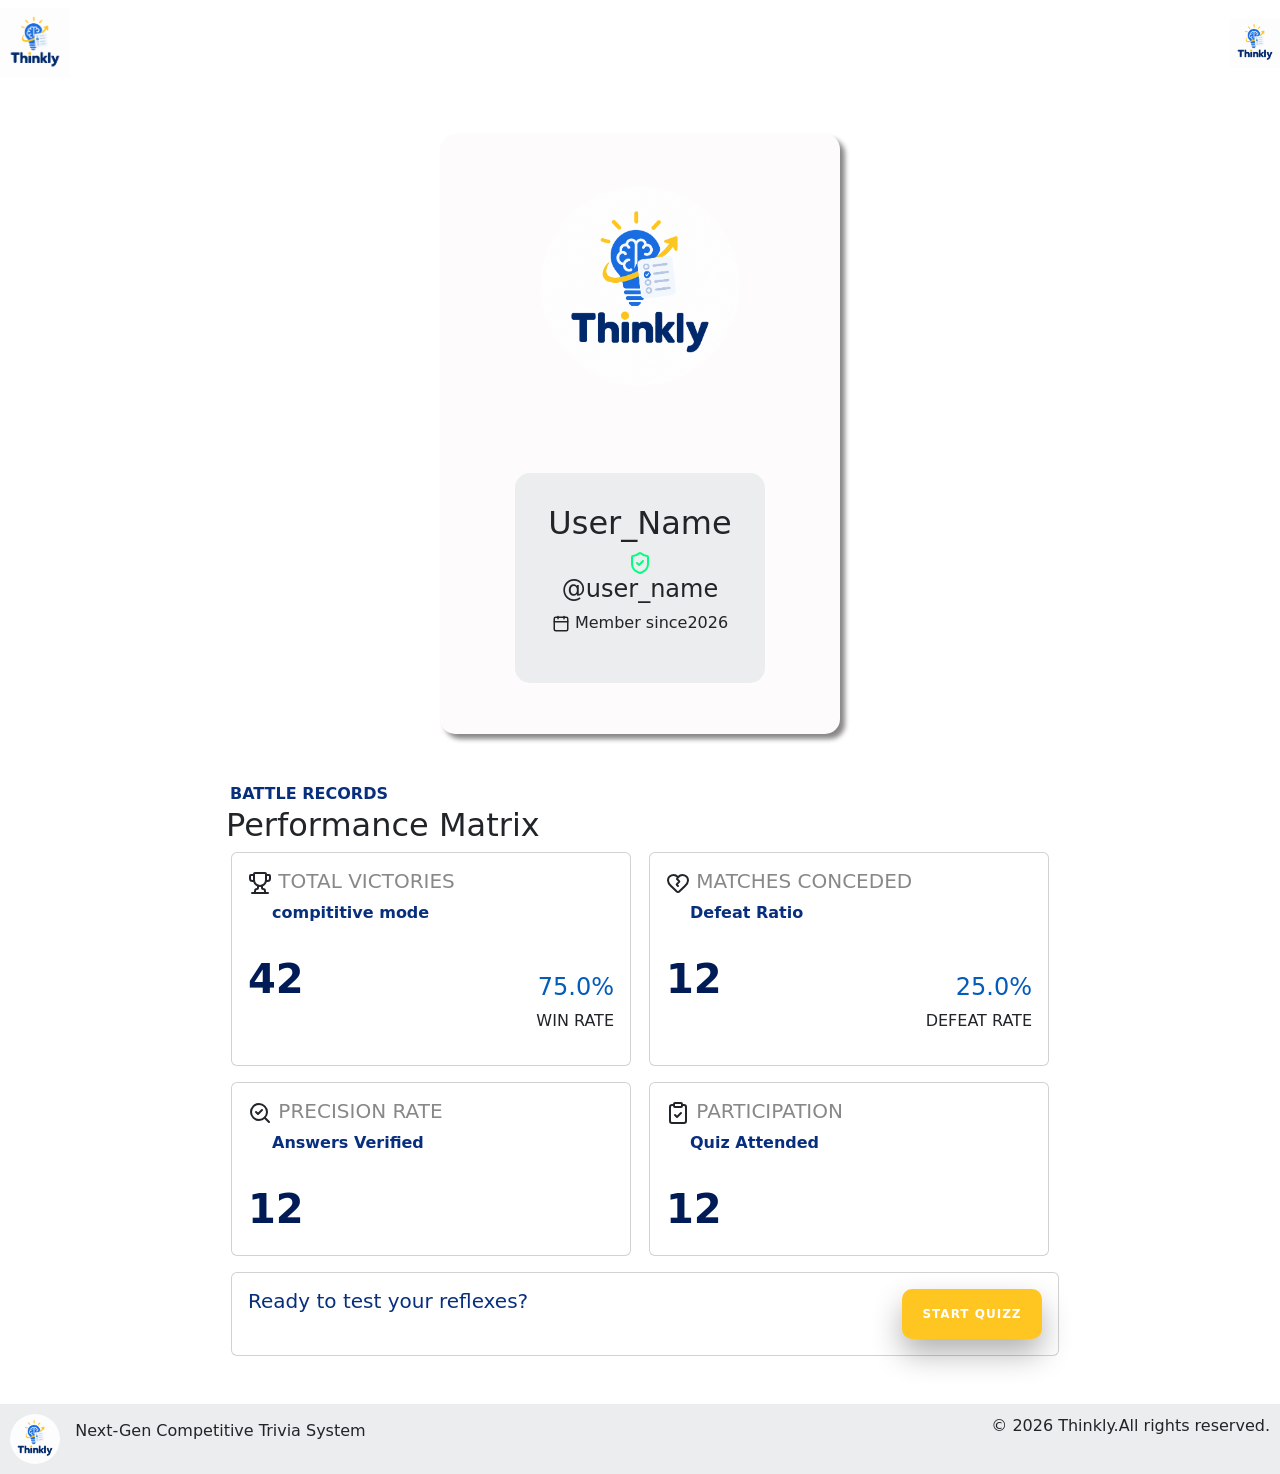
==== pages/index.html @ e063afb9 "hover overline" ====
<!DOCTYPE html>
<html lang="en">

<head>
    <meta charset="UTF-8">
    <meta name="viewport" content="width=device-width, initial-scale=1.0">
    <title>Dashboard</title>
    <!-- Bootstrap -->
    <link href="https://cdn.jsdelivr.net/npm/bootstrap@5.3.8/dist/css/bootstrap.min.css" rel="stylesheet"
        integrity="sha384-sRIl4kxILFvY47J16cr9ZwB07vP4J8+LH7qKQnuqkuIAvNWLzeN8tE5YBujZqJLB" crossorigin="anonymous">
    <script src="https://cdn.jsdelivr.net/npm/bootstrap@5.3.8/dist/js/bootstrap.bundle.min.js"
        integrity="sha384-FKyoEForCGlyvwx9Hj09JcYn3nv7wiPVlz7YYwJrWVcXK/BmnVDxM+D2scQbITxI"
        crossorigin="anonymous"></script>

    <!-- bootstrap -->
    <link rel="stylesheet" href="/css/style.css">
</head>

<body>
    <nav class="">
        <div class="navbar">
            <div class="logo">
                <img src="/assets/img/thinkly_logo.png" width="70px" height="70px" alt="thinkly">
            </div>

            <div class="user_account">
                <img src="/assets/img/thinkly_logo.png" class="" width="50px" height="50px" alt="user">
            </div>
        </div>
    </nav>


    <br><br>


    <section class="d-flex justify-content-evenly flex-wrap gap-5">

        <div class="user_profile">
            <div>
                <div class="profile_pic">
                    <img src="/assets/img/thinkly_logo.png" alt="user">
                </div>
            </div>

            <div class="user_since">
                <span>
                    <h2>User_Name</h2>
                </span>
                <span>
                    <svg xmlns="http://www.w3.org/2000/svg" width="24" height="24" viewBox="0 0 24 24" fill="none"
                        stroke="#00ff80" stroke-width="2" stroke-linecap="round" stroke-linejoin="round"
                        class="lucide lucide-shield-check">
                        <path
                            d="M20 13c0 5-3.5 7.5-7.66 8.95a1 1 0 0 1-.67-.01C7.5 20.5 4 18 4 13V6a1 1 0 0 1 1-1c2 0 4.5-1.2 6.24-2.72a1.17 1.17 0 0 1 1.52 0C14.51 3.81 17 5 19 5a1 1 0 0 1 1 1z" />
                        <path d="m9 12 2 2 4-4" />
                    </svg>
                </span>
                <span>
                    <h4>@user_name</h4>
                </span>
                <div class="user_year">
                    <span>
                        <svg xmlns="http://www.w3.org/2000/svg" width="18" height="18" viewBox="0 0 24 24" fill="none"
                            stroke="currentColor" stroke-width="2" stroke-linecap="round" stroke-linejoin="round"
                            class="lucide lucide-calendar">
                            <path d="M8 2v3" />
                            <path d="M16 2v3" />
                            <rect x="3" y="3" width="18" height="18" rx="2" />
                            <path d="M3 9h18" />
                        </svg>
                    </span>
                    &nbsp;
                    <span>
                        <p>Member since<span>2026</span></p>
                    </span>
                </div>
            </div>
        </div>

        <main>
            <div>
                <p class="records">BATTLE RECORDS</p>
                <h2 class="matrix">Performance Matrix</h2>
            </div>
            <div class="d-flex flex-wrap justify-content-center gap-2">
                <div class="card">
                    <div class="card-body">
                        <div class="card-title d-flex">
                            <h5 class=""><svg xmlns="http://www.w3.org/2000/svg" width="24" height="24"
                                    viewBox="0 0 24 24" fill="none" stroke="currentColor" stroke-width="2"
                                    stroke-linecap="round" stroke-linejoin="round" class="lucide lucide-trophy">
                                    <path d="M10 14.66V17a1 1 0 0 1-1 1 2 2 0 0 0-2 2v2" />
                                    <path d="M14 14.66V17a1 1 0 0 0 1 1 2 2 0 0 1 2 2v2" />
                                    <path d="M17.916 10H19.5A2.5 2.5 0 0 0 22 7.5V5a1 1 0 0 0-1-1h-3" />
                                    <path d="M4 22h16" />
                                    <path d="M6 9a6 6 0 0 0 12 0V3a1 1 0 0 0-1-1H7a1 1 0 0 0-1 1z" />
                                    <path d="M6.084 10H4.5A2.5 2.5 0 0 1 2 7.5V5a1 1 0 0 1 1-1h3" />
                                </svg>
                            </h5>
                            <div class="victories">
                                <h5>&nbsp;TOTAL VICTORIES</h5>
                                <p>compititive mode</p>
                            </div>
                        </div>
                        <div class="d-flex justify-content-between align-items-end">
                            <span class="card-text vic-num">42</span>
                            <h4 href="#" class="rate">75.0% <br>
                            </h4>
                        </div>
                        <p class="text-end">WIN RATE</p>
                    </div>
                </div>

                <div class="card">
                    <div class="card-body">
                        <div class="card-title d-flex">
                            <h5 class="">
                                <svg xmlns="http://www.w3.org/2000/svg" width="24" height="24" viewBox="0 0 24 24"
                                    fill="none" stroke="currentColor" stroke-width="2" stroke-linecap="round"
                                    stroke-linejoin="round" class="lucide lucide-heart-crack">
                                    <path
                                        d="M12.409 5.824c-.702.792-1.15 1.496-1.415 2.166l2.153 2.156a.5.5 0 0 1 0 .707l-2.293 2.293a.5.5 0 0 0 0 .707L12 15" />
                                    <path
                                        d="M13.508 20.313a2 2 0 0 1-3 .019L5 15c-1.5-1.5-3-3.2-3-5.5a5.5 5.5 0 0 1 9.591-3.677.6.6 0 0 0 .818.001A5.5 5.5 0 0 1 22 9.5c0 2.29-1.5 4-3 5.5z" />
                                </svg>
                            </h5>
                            <div class="victories">
                                <h5>&nbsp;MATCHES CONCEDED</h5>
                                <p>Defeat Ratio</p>
                            </div>
                        </div>
                        <div class="d-flex justify-content-between align-items-end">
                            <span class="card-text vic-num">12</span>
                            <h4 href="#" class="rate">25.0% <br>
                            </h4>
                        </div>
                        <p class="text-end">DEFEAT RATE</p>
                    </div>
                </div>
            </div>
            <div class="d-flex flex-wrap justify-content-center gap-2 mt-3">
                <div class="card">
                    <div class="card-body">
                        <div class="card-title d-flex">
                            <h5 class="">
                                <svg xmlns="http://www.w3.org/2000/svg" width="24" height="24" viewBox="0 0 24 24"
                                    fill="none" stroke="currentColor" stroke-width="2" stroke-linecap="round"
                                    stroke-linejoin="round" class="lucide lucide-search-check">
                                    <path d="m8 11 2 2 4-4" />
                                    <circle cx="11" cy="11" r="8" />
                                    <path d="m21 21-4.3-4.3" />
                                </svg>
                            </h5>
                            <div class="victories">
                                <h5>&nbsp;PRECISION RATE</h5>
                                <p>Answers Verified</p>
                            </div>
                        </div>
                        <div class="d-flex justify-content-between align-items-end">
                            <span class="card-text vic-num">12</span>
                        </div>
                    </div>
                </div>

                <div class="card">
                    <div class="card-body">
                        <div class="card-title d-flex">
                            <h5 class="">
                                <svg xmlns="http://www.w3.org/2000/svg" width="24" height="24" viewBox="0 0 24 24"
                                    fill="none" stroke="currentColor" stroke-width="2" stroke-linecap="round"
                                    stroke-linejoin="round" class="lucide lucide-clipboard-check">
                                    <rect width="8" height="4" x="8" y="2" rx="1" ry="1" />
                                    <path
                                        d="M16 4h2a2 2 0 0 1 2 2v14a2 2 0 0 1-2 2H6a2 2 0 0 1-2-2V6a2 2 0 0 1 2-2h2" />
                                    <path d="m9 14 2 2 4-4" />
                                </svg>
                            </h5>
                            <div class="victories">
                                <h5>&nbsp;PARTICIPATION</h5>
                                <p>Quiz Attended</p>
                            </div>
                        </div>
                        <div class="d-flex justify-content-between align-items-end">
                            <span class="card-text vic-num">12</span>
                        </div>
                    </div>
                </div>
            </div>

            <div class="start-container">
                <div class="card w-100 mt-3">
                    <div class="card-body d-flex justify-content-between">
                        <h5 class="card-title ready">Ready to test your reflexes?</h5>
                        <!-- From Uiverse.io -->
                         <a href="/pages/quiz.html" >
                             <button class="btn">
                                 <span class="btn-text-one">Start Quizz</span>
                                 <span class="btn-text-two ">Great!</span>
                             </button>
                         </a>
                    </div>
                </div>
            </div>
        </main>
    </section>
<br><br>

    <footer>
        <div class="footer-container d-flex flex-wrap justify-content-between">
            <div class="d-flex align-items-center">
                <div>
                    <img src="/assets/img/thinkly_logo.png" width="50px" height="50px" class="rounded-5" alt="logo">
                </div>
                <div>
                    <p>&nbsp; &nbsp;Next-Gen Competitive Trivia System</p>
                </div>
            </div>
            <div>
                <p>&copy; 2026 Thinkly.All rights reserved.</p>
            </div>
        </div>
    </footer>
</body>

</html>
---- css/style.css ----
:root {
    --main-color-: #082F7E;
    --white-: #fff;
    --black-: #000;
    --hover-: #1645a4;
    --das-card-: #EBEDEE;
    --das-card-2-: #FDFBFB;
    --verified-: #40ff00;
    --num-: #001B55;
    --num-2-: #045CBA;
    --grey-: #888888;
    --yellow-: #FFC520;
}

.navbar {
    display: flex;
    justify-content: space-between;
    align-items: center;
}

.user_account {
    height: 50px;
    width: 50px;
    border-radius: 100%;
}

section {
    margin: 0 5px;
}

.user_profile {
    width: 400px;
    max-width: 90%;
    height: 600px;
    padding: 0.5rem 1rem;
    background-color: var(--das-card-2-);
    border-radius: 15px;
    box-shadow: 5px 5px 5px #888888;
    display: flex;
    flex-direction: column;
    align-items: center;
    justify-content: space-around;
}

.records {
    color: var(--main-color-);
    font-weight: bold;
    margin: 0 4px;
}

.user_profile .profile_pic img {
    width: 200px;
    height: 200px;
    border-radius: 100%;
    display: flex;
    justify-content: center;
}

.user_since {
    width: 250px;
    max-width: 100%;
    height: 210px;
    background-color: var(--das-card-);
    box-shadow: 10px solid #000;
    display: flex;
    flex-direction: column;
    align-items: center;
    justify-content: center;
    border-radius: 15px;
}

.user_year {
    display: flex;
}

.card {
    width: 400px;
    max-width: 100%;
    margin: 0 5px;
}

.victories>p {
    color: var(--main-color-);
    font-weight: bold;
}

.victories>h5 {
    color: var(--grey-);
}

.vic-num {
    color: var(--num-);
    font-size: 2.5rem;
    font-weight: bold;
}

.rate {
    color: var(--num-2-);
}

.start-container .ready{
    color:var(--main-color-);
}
/* From Uiverse.io*/
.btn {
    width: 140px;
    height: 50px;
    background-color: var(--yellow-);
    color: #fff;
    border-radius: 10px;
    outline: none;
    cursor: pointer;
    position: relative;
    box-shadow: 0 15px 30px rgba(0, 0, 0, 0.3);
    overflow: hidden;
}

.btn span {
    font-size: 12px;
    text-transform: uppercase;
    letter-spacing: 1px;
    transition: top 0.5s;
}

.btn-text-one {
    position: absolute;
    width: 100%;
    top: 50%;
    left: 0;
    transform: translateY(-50%);
    font-weight: bold;
}

.btn-text-two {
    position: absolute;
    width: 100%;
    top: 150%;
    left: 0;
    transform: translateY(-50%);
    font-weight: bolder;
}

.btn:hover .btn-text-one {
    top: -100%;

}

.btn:hover .btn-text-two {
    top: 50%;
}

.footer-container{
    background-color: var(--das-card-);
    padding: 10px;
}
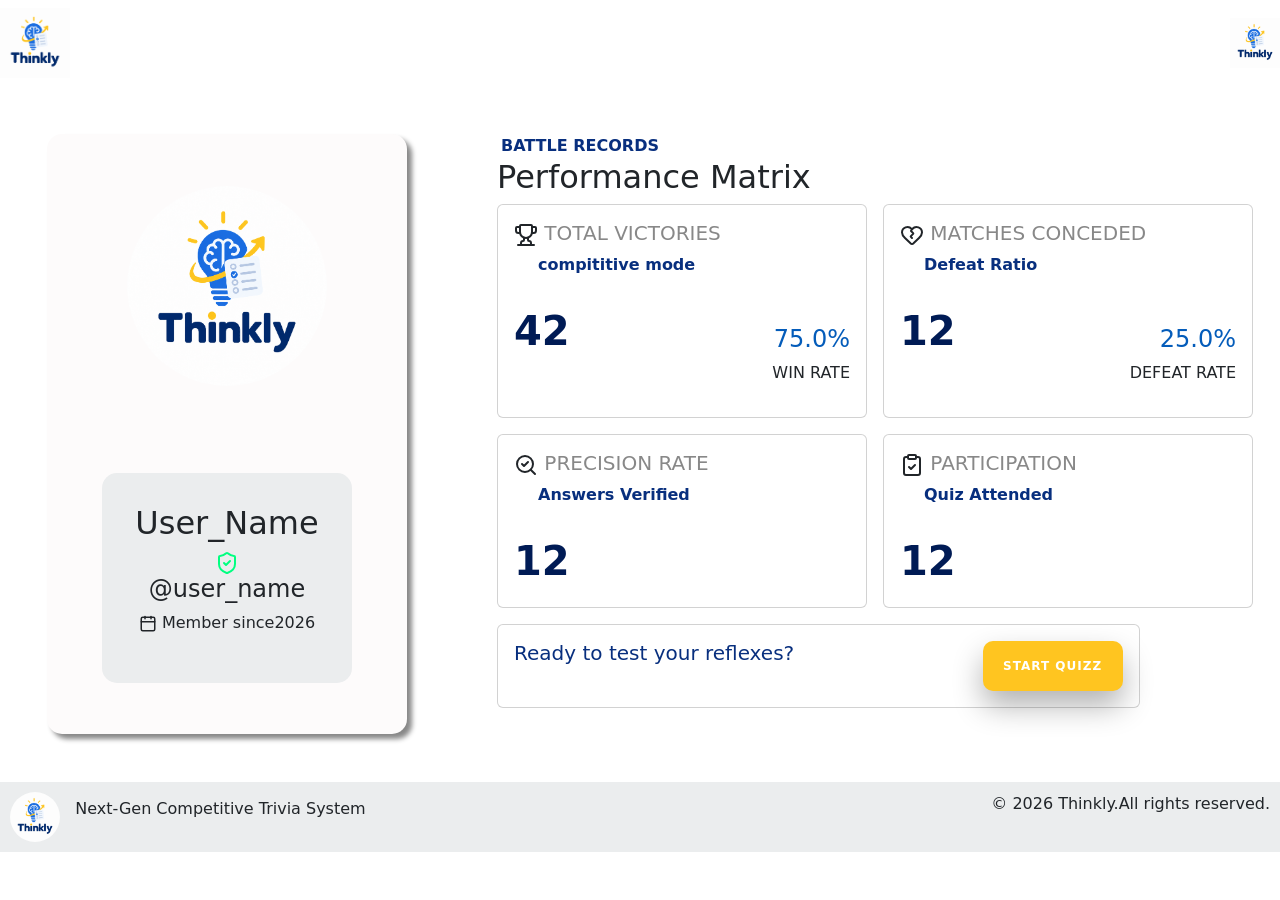
==== commit 73ae3839: "solve a responsive fit in card" ====
--- a/pages/index.html
+++ b/pages/index.html
@@ -35,54 +35,58 @@
 
     <section class="d-flex justify-content-evenly flex-wrap gap-5">
 
-        <div class="user_profile">
-            <div>
-                <div class="profile_pic">
-                    <img src="/assets/img/thinkly_logo.png" alt="user">
-                </div>
-            </div>
-
-            <div class="user_since">
-                <span>
-                    <h2>User_Name</h2>
-                </span>
-                <span>
-                    <svg xmlns="http://www.w3.org/2000/svg" width="24" height="24" viewBox="0 0 24 24" fill="none"
-                        stroke="#00ff80" stroke-width="2" stroke-linecap="round" stroke-linejoin="round"
-                        class="lucide lucide-shield-check">
-                        <path
-                            d="M20 13c0 5-3.5 7.5-7.66 8.95a1 1 0 0 1-.67-.01C7.5 20.5 4 18 4 13V6a1 1 0 0 1 1-1c2 0 4.5-1.2 6.24-2.72a1.17 1.17 0 0 1 1.52 0C14.51 3.81 17 5 19 5a1 1 0 0 1 1 1z" />
-                        <path d="m9 12 2 2 4-4" />
-                    </svg>
-                </span>
-                <span>
-                    <h4>@user_name</h4>
-                </span>
-                <div class="user_year">
+        <div class="d-flex justify-content-center">
+
+            <div class="user_profile">
+                <div>
+                    <div class="profile_pic">
+                        <img src="/assets/img/thinkly_logo.png" alt="user">
+                    </div>
+                </div>
+
+                <div class="user_since">
                     <span>
-                        <svg xmlns="http://www.w3.org/2000/svg" width="18" height="18" viewBox="0 0 24 24" fill="none"
-                            stroke="currentColor" stroke-width="2" stroke-linecap="round" stroke-linejoin="round"
-                            class="lucide lucide-calendar">
-                            <path d="M8 2v3" />
-                            <path d="M16 2v3" />
-                            <rect x="3" y="3" width="18" height="18" rx="2" />
-                            <path d="M3 9h18" />
+                        <h2>User_Name</h2>
+                    </span>
+                    <span>
+                        <svg xmlns="http://www.w3.org/2000/svg" width="24" height="24" viewBox="0 0 24 24" fill="none"
+                            stroke="#00ff80" stroke-width="2" stroke-linecap="round" stroke-linejoin="round"
+                            class="lucide lucide-shield-check">
+                            <path
+                                d="M20 13c0 5-3.5 7.5-7.66 8.95a1 1 0 0 1-.67-.01C7.5 20.5 4 18 4 13V6a1 1 0 0 1 1-1c2 0 4.5-1.2 6.24-2.72a1.17 1.17 0 0 1 1.52 0C14.51 3.81 17 5 19 5a1 1 0 0 1 1 1z" />
+                            <path d="m9 12 2 2 4-4" />
                         </svg>
                     </span>
-                    &nbsp;
                     <span>
-                        <p>Member since<span>2026</span></p>
+                        <h4>@user_name</h4>
                     </span>
+                    <div class="user_year">
+                        <span>
+                            <svg xmlns="http://www.w3.org/2000/svg" width="18" height="18" viewBox="0 0 24 24"
+                                fill="none" stroke="currentColor" stroke-width="2" stroke-linecap="round"
+                                stroke-linejoin="round" class="lucide lucide-calendar">
+                                <path d="M8 2v3" />
+                                <path d="M16 2v3" />
+                                <rect x="3" y="3" width="18" height="18" rx="2" />
+                                <path d="M3 9h18" />
+                            </svg>
+                        </span>
+                        &nbsp;
+                        <span>
+                            <p>Member since<span>2026</span></p>
+                        </span>
+                    </div>
                 </div>
             </div>
         </div>
 
+
         <main>
-            <div>
+            <div class="">
                 <p class="records">BATTLE RECORDS</p>
                 <h2 class="matrix">Performance Matrix</h2>
             </div>
-            <div class="d-flex flex-wrap justify-content-center gap-2">
+            <div class="d-flex flex-wrap justify-content-center gap-3">
                 <div class="card">
                     <div class="card-body">
                         <div class="card-title d-flex">
@@ -138,7 +142,7 @@
                     </div>
                 </div>
             </div>
-            <div class="d-flex flex-wrap justify-content-center gap-2 mt-3">
+            <div class="d-flex flex-wrap justify-content-center gap-3 mt-3">
                 <div class="card">
                     <div class="card-body">
                         <div class="card-title d-flex">
@@ -192,18 +196,18 @@
                     <div class="card-body d-flex justify-content-between">
                         <h5 class="card-title ready">Ready to test your reflexes?</h5>
                         <!-- From Uiverse.io -->
-                         <a href="/pages/quiz.html" >
-                             <button class="btn">
-                                 <span class="btn-text-one">Start Quizz</span>
-                                 <span class="btn-text-two ">Great!</span>
-                             </button>
-                         </a>
+                        <a href="/pages/quiz.html">
+                            <button class="btn">
+                                <span class="btn-text-one">Start Quizz</span>
+                                <span class="btn-text-two ">Great!</span>
+                            </button>
+                        </a>
                     </div>
                 </div>
             </div>
         </main>
     </section>
-<br><br>
+    <br><br>
 
     <footer>
         <div class="footer-container d-flex flex-wrap justify-content-between">
--- a/css/style.css
+++ b/css/style.css
@@ -1,3 +1,7 @@
+body,
+html {
+    overflow-x: hidden;
+}
 
 :root {
     --main-color-: #082F7E;
@@ -73,11 +77,11 @@
 .user_year {
     display: flex;
 }
-
 .card {
-    width: 400px;
-    max-width: 100%;
-    margin: 0 5px;
+    width: 370px;
+    max-width: 85%;
+    display: flex;
+    justify-self: center;
 }
 
 .victories>p {
@@ -99,9 +103,10 @@
     color: var(--num-2-);
 }
 
-.start-container .ready{
-    color:var(--main-color-);
+.start-container .ready {
+    color: var(--main-color-);
 }
+
 /* From Uiverse.io*/
 .btn {
     width: 140px;
@@ -150,7 +155,8 @@
     top: 50%;
 }
 
-.footer-container{
+.footer-container {
     background-color: var(--das-card-);
     padding: 10px;
-}
+    width: 100%;
+}
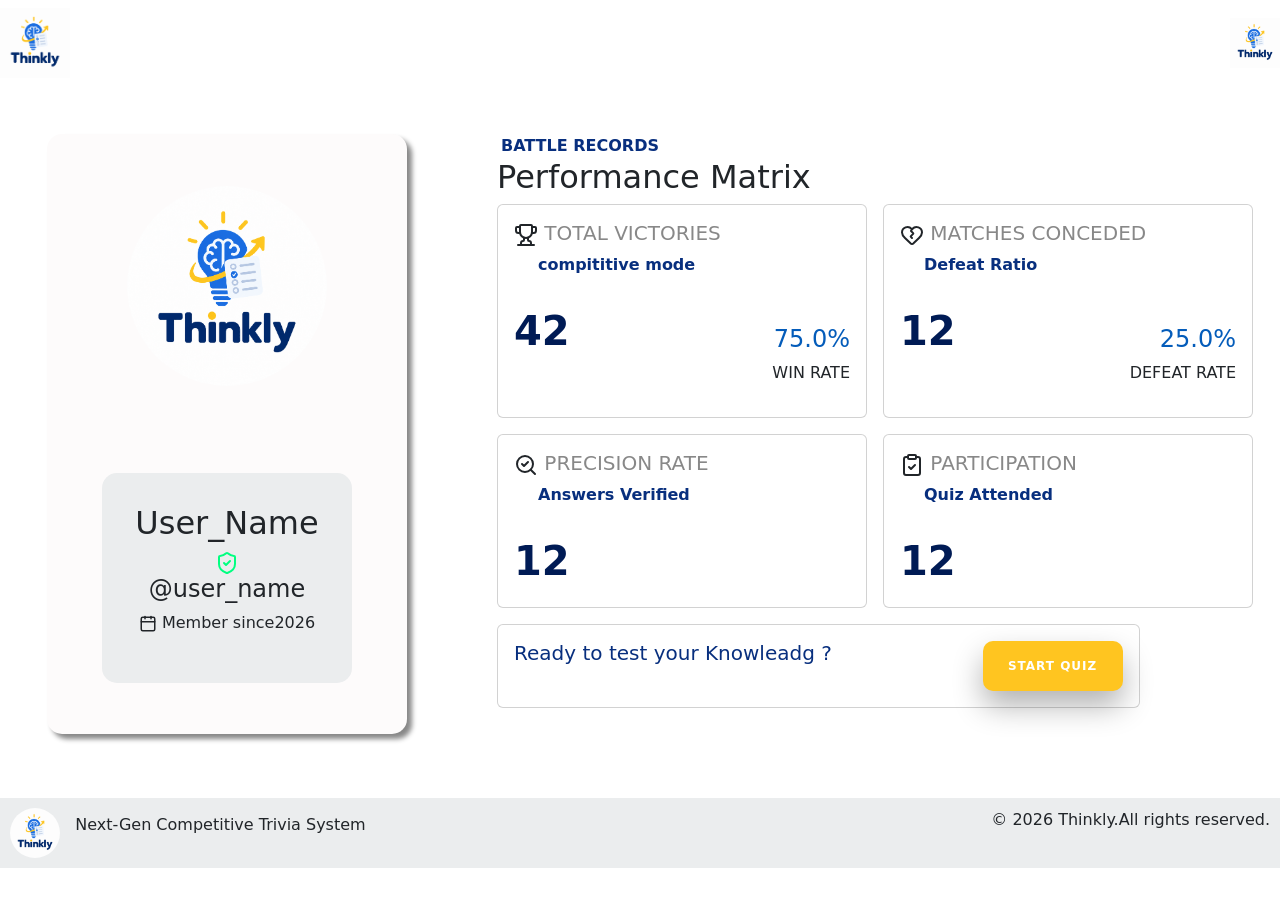
==== commit a716fee5: "make astatic page" ====
--- a/pages/index.html
+++ b/pages/index.html
@@ -194,11 +194,11 @@
             <div class="start-container">
                 <div class="card w-100 mt-3">
                     <div class="card-body d-flex justify-content-between">
-                        <h5 class="card-title ready">Ready to test your reflexes?</h5>
+                        <h5 class="card-title ready">Ready to test your Knowleadg ?</h5>
                         <!-- From Uiverse.io -->
                         <a href="/pages/quiz.html">
                             <button class="btn">
-                                <span class="btn-text-one">Start Quizz</span>
+                                <span class="btn-text-one">Start Quiz</span>
                                 <span class="btn-text-two ">Great!</span>
                             </button>
                         </a>
@@ -210,7 +210,7 @@
     <br><br>
 
     <footer>
-        <div class="footer-container d-flex flex-wrap justify-content-between">
+        <div class="footer-container d-flex flex-wrap justify-content-between mt-3">
             <div class="d-flex align-items-center">
                 <div>
                     <img src="/assets/img/thinkly_logo.png" width="50px" height="50px" class="rounded-5" alt="logo">
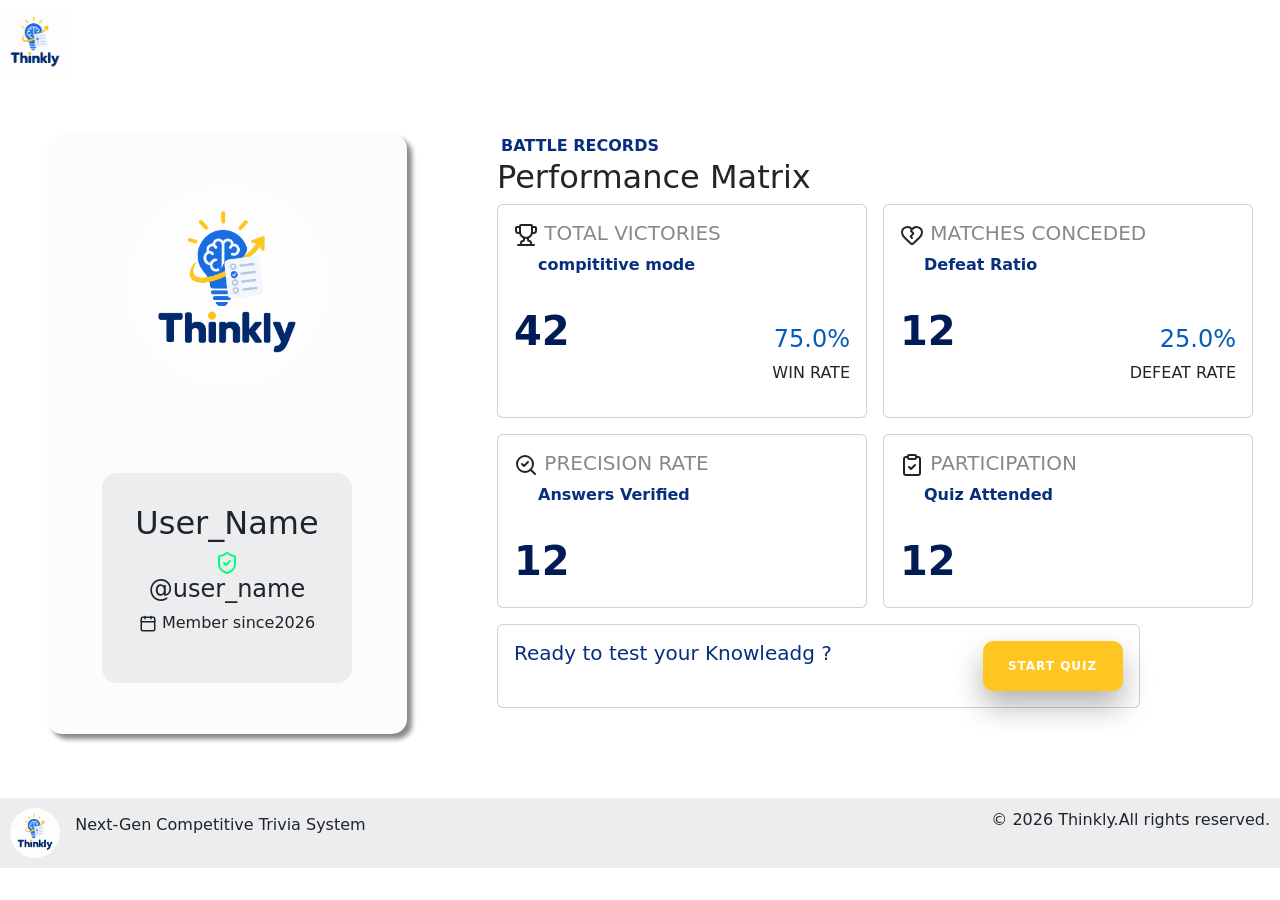
==== commit 0401d959: "add a json data for quizz and make some changes" ====
--- a/pages/index.html
+++ b/pages/index.html
@@ -23,9 +23,9 @@
                 <img src="/assets/img/thinkly_logo.png" width="70px" height="70px" alt="thinkly">
             </div>
 
-            <div class="user_account">
+            <!-- <div class="user_account">
                 <img src="/assets/img/thinkly_logo.png" class="" width="50px" height="50px" alt="user">
-            </div>
+            </div> -->
         </div>
     </nav>
 
@@ -90,9 +90,10 @@
                 <div class="card">
                     <div class="card-body">
                         <div class="card-title d-flex">
-                            <h5 class=""><svg xmlns="http://www.w3.org/2000/svg" width="24" height="24"
-                                    viewBox="0 0 24 24" fill="none" stroke="currentColor" stroke-width="2"
-                                    stroke-linecap="round" stroke-linejoin="round" class="lucide lucide-trophy">
+                            <h5 class="">
+                                <svg xmlns="http://www.w3.org/2000/svg" width="24" height="24" viewBox="0 0 24 24"
+                                    fill="none" stroke="currentColor" stroke-width="2" stroke-linecap="round"
+                                    stroke-linejoin="round" class="lucide lucide-trophy">
                                     <path d="M10 14.66V17a1 1 0 0 1-1 1 2 2 0 0 0-2 2v2" />
                                     <path d="M14 14.66V17a1 1 0 0 0 1 1 2 2 0 0 1 2 2v2" />
                                     <path d="M17.916 10H19.5A2.5 2.5 0 0 0 22 7.5V5a1 1 0 0 0-1-1h-3" />
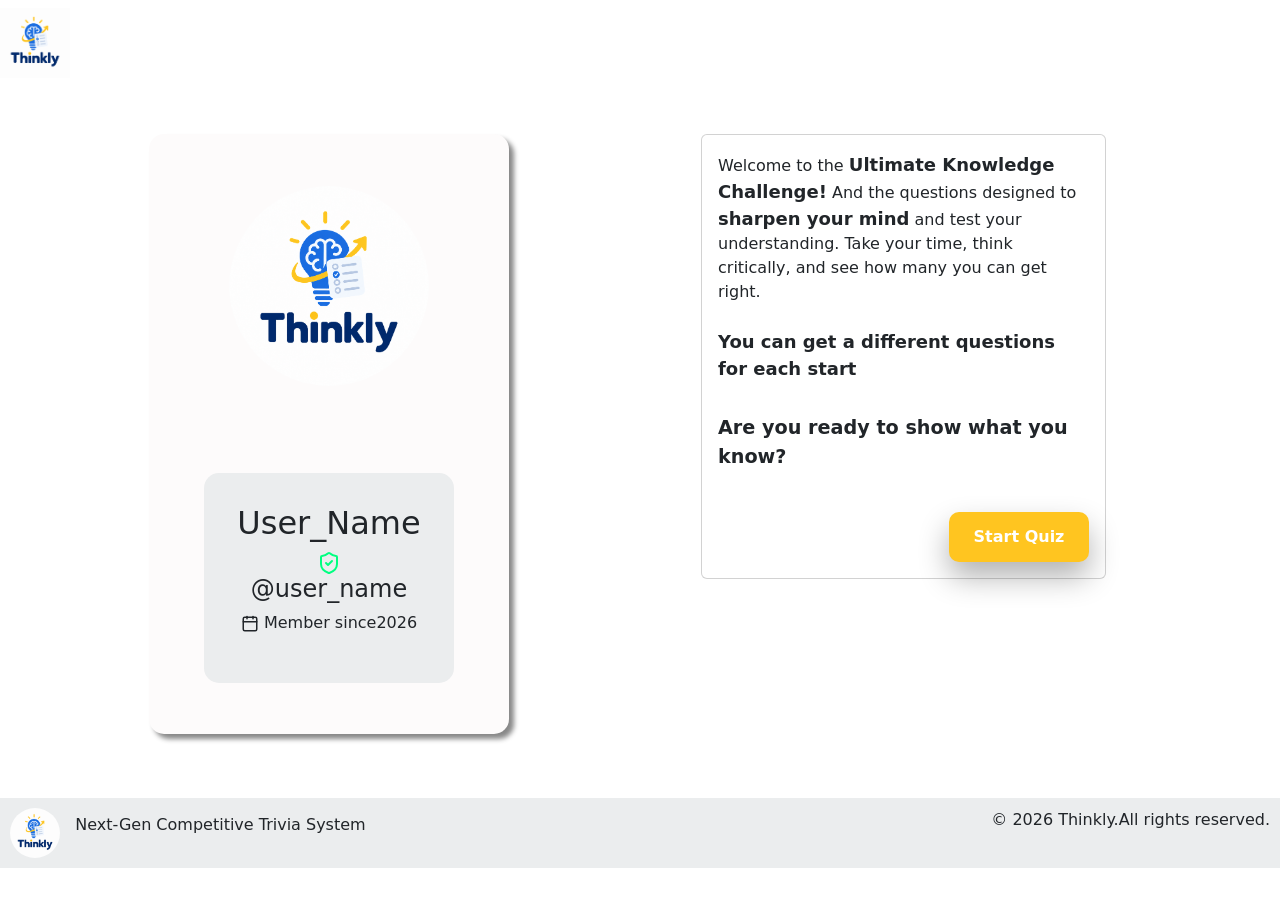
==== commit fcccfe2d: "update a index page and add a unanswer filter in score page" ====
--- a/pages/index.html
+++ b/pages/index.html
@@ -29,9 +29,7 @@
         </div>
     </nav>
 
-
     <br><br>
-
 
     <section class="d-flex justify-content-evenly flex-wrap gap-5">
 
@@ -80,9 +78,8 @@
             </div>
         </div>
 
-
         <main>
-            <div class="">
+            <!-- <div class="">
                 <p class="records">BATTLE RECORDS</p>
                 <h2 class="matrix">Performance Matrix</h2>
             </div>
@@ -190,19 +187,33 @@
                         </div>
                     </div>
                 </div>
-            </div>
+            </div> -->
 
             <div class="start-container">
-                <div class="card w-100 mt-3">
-                    <div class="card-body d-flex justify-content-between">
-                        <h5 class="card-title ready">Ready to test your Knowleadg ?</h5>
-                        <!-- From Uiverse.io -->
-                        <a href="/pages/quiz.html">
-                            <button class="btn">
-                                <span class="btn-text-one">Start Quiz</span>
-                                <span class="btn-text-two ">Great!</span>
-                            </button>
-                        </a>
+                <div class="card ">
+                    <div class="card-body">
+                        <p class="card-title ready">Welcome to the <span class="hightlight">Ultimate Knowledge
+                                Challenge!</span> And the
+                            questions designed to <span class="hightlight">sharpen your mind</span> and test your
+                            understanding. Take your time, think
+                            critically, and see how many you can get right.<br><br>
+                            <span class="hightlight">
+                                You can get a different questions for each start
+                            </span>
+                            <br><br>
+                        <div class="hightlight-2">
+                            Are you ready to show what you know?
+                        </div>
+                        </p><br>
+                        <div class="start-btn">
+
+                            <a href="/pages/quiz.html">
+                                <button class="btn">
+                                    <span class="btn-text">Start Quiz</span>
+                                </button>
+                            </a>
+
+                        </div>
                     </div>
                 </div>
             </div>
@@ -225,6 +236,8 @@
             </div>
         </div>
     </footer>
+    <script src="/js/quiz.js"></script>
+    <script src="/js/score.js"></script>
 </body>
 
 </html>
--- a/css/style.css
+++ b/css/style.css
@@ -47,12 +47,6 @@
     justify-content: space-around;
 }
 
-.records {
-    color: var(--main-color-);
-    font-weight: bold;
-    margin: 0 4px;
-}
-
 .user_profile .profile_pic img {
     width: 200px;
     height: 200px;
@@ -77,37 +71,21 @@
 .user_year {
     display: flex;
 }
+
 .card {
-    width: 370px;
-    max-width: 85%;
-    display: flex;
-    justify-self: center;
+    width: 450px;
+    max-width: 90%;
 }
 
-.victories>p {
-    color: var(--main-color-);
-    font-weight: bold;
+.card-body .hightlight {
+    font-weight: 700;
+    font-size: large;
+}
+.card-body .hightlight-2 {
+    font-weight: 700;
+    font-size: larger;
 }
 
-.victories>h5 {
-    color: var(--grey-);
-}
-
-.vic-num {
-    color: var(--num-);
-    font-size: 2.5rem;
-    font-weight: bold;
-}
-
-.rate {
-    color: var(--num-2-);
-}
-
-.start-container .ready {
-    color: var(--main-color-);
-}
-
-/* From Uiverse.io*/
 .btn {
     width: 140px;
     height: 50px;
@@ -116,43 +94,12 @@
     border-radius: 10px;
     outline: none;
     cursor: pointer;
-    position: relative;
     box-shadow: 0 15px 30px rgba(0, 0, 0, 0.3);
-    overflow: hidden;
-}
-
-.btn span {
-    font-size: 12px;
-    text-transform: uppercase;
-    letter-spacing: 1px;
-    transition: top 0.5s;
-}
-
-.btn-text-one {
-    position: absolute;
-    width: 100%;
-    top: 50%;
-    left: 0;
-    transform: translateY(-50%);
     font-weight: bold;
 }
-
-.btn-text-two {
-    position: absolute;
-    width: 100%;
-    top: 150%;
-    left: 0;
-    transform: translateY(-50%);
-    font-weight: bolder;
-}
-
-.btn:hover .btn-text-one {
-    top: -100%;
-
-}
-
-.btn:hover .btn-text-two {
-    top: 50%;
+.start-btn{
+    display: flex;
+    justify-content: end;
 }
 
 .footer-container {
